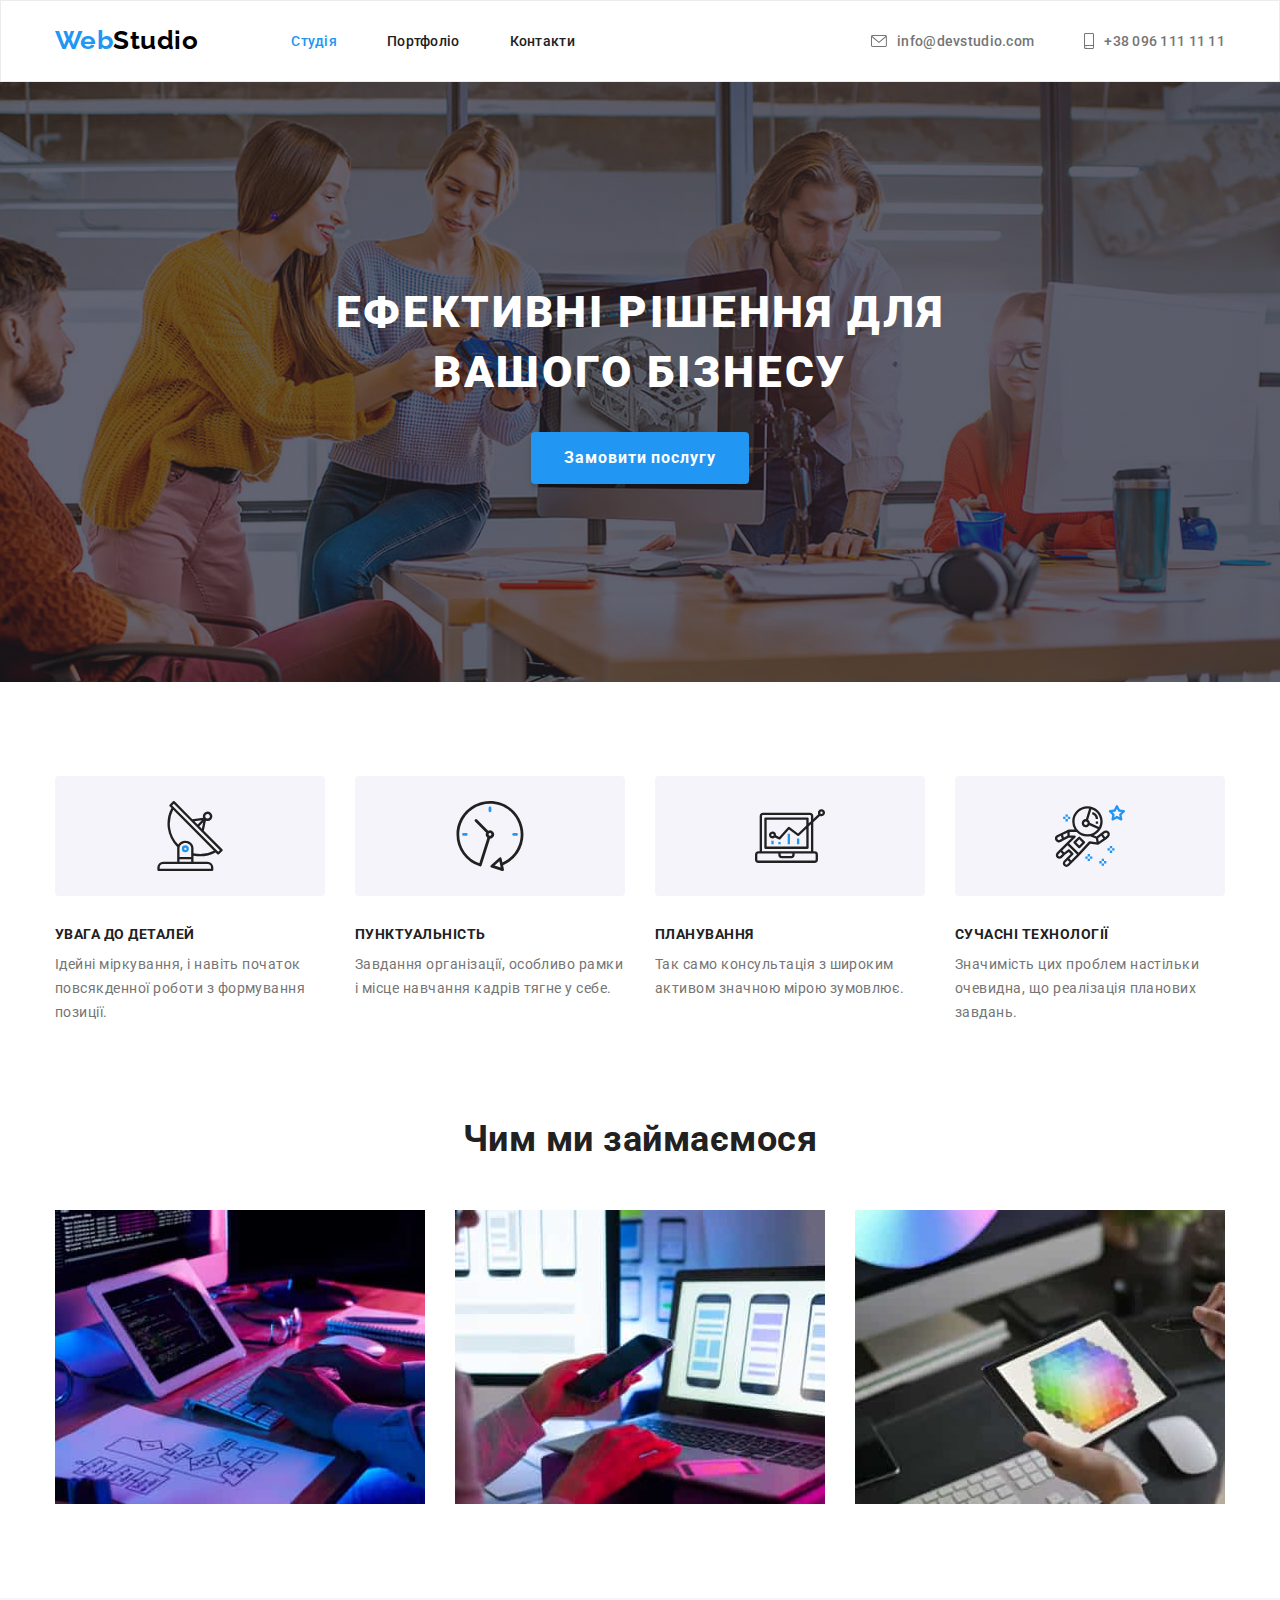
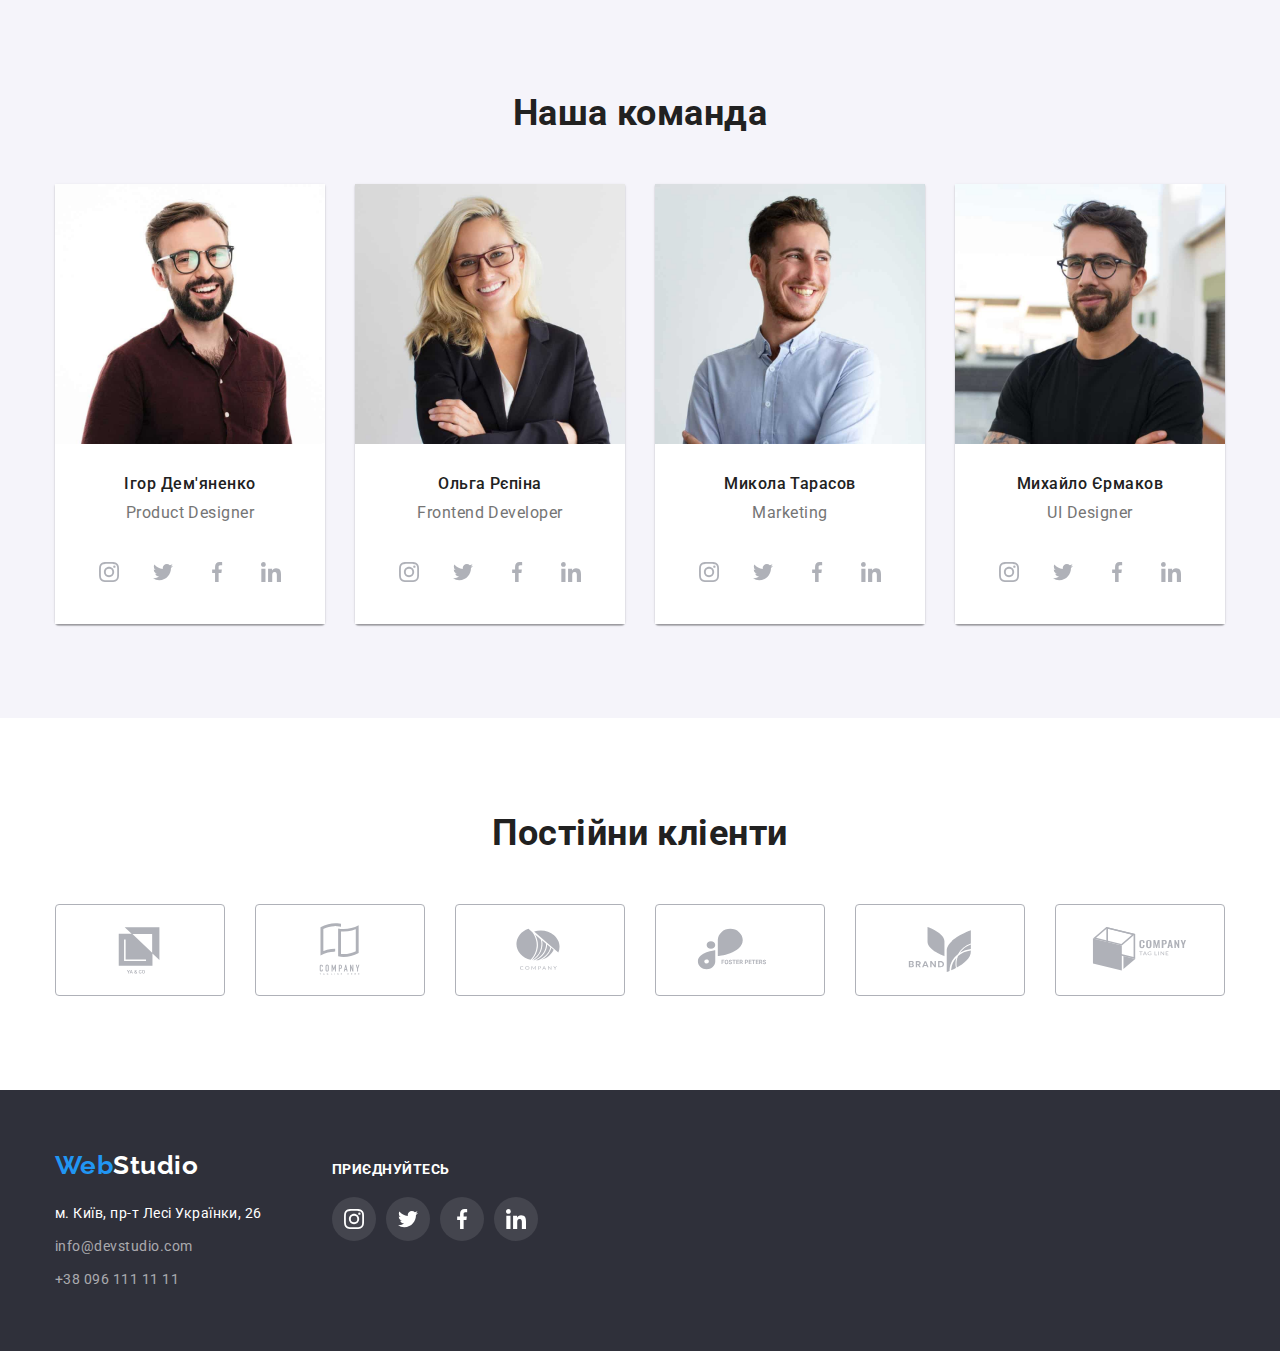
==== index.html @ b8a4d385 "new commit" ====
<!DOCTYPE html>
<html lang="uk">
  <head>
    <meta charset="UTF-8" />
    <meta http-equiv="X-UA-Compatible" content="IE=edge" />
    <meta name="viewport" content="width=device-width, initial-scale=1.0" />
    <title>Document</title>
    <link
      href="https://fonts.googleapis.com/css2?family=Raleway:ital,wght@0,700;1,700&family=Roboto:ital,wght@0,400;0,500;0,700;0,900;1,400;1,500;1,700;1,900&display=swap"
      rel="stylesheet"
    />
    <link
      rel="stylesheet"
      href="https://cdnjs.cloudflare.com/ajax/libs/modern-normalize/1.1.0/modern-normalize.min.css"
    />
    <link rel="stylesheet" href="./css/styles.css" />
  </head>
  <body class="page">
    <!--Шапка-->
    <header class="header"
      ><div class="container main-head">
        <nav class="nav main-head">
          <a class="logo link" href="./index.html">Web<span class="logo-color">Studio</span></a>
          <ul class="nav-list list">
            <li class="nav-item"
              ><a class="nav-link current link" href="./index.html">Студія</a></li
            >
            <li class="nav-item"
              ><a class="nav-link link" href="./portfolio.html"> Портфоліо</a></li
            >
            <li class="nav-item"><a class="nav-link link" href="#contacts">Контакти</a></li>
          </ul>
        </nav>
        <ul class="contact-list list">
          <li class="contact-list-item"
            ><a class="contact-link link" href="mailto:info@devstudio.com">
              <svg class="contact-box-img" width="16" height="12">
                <use href="./images/icons.svg#envelope"></use>
              </svg>
              info@devstudio.com</a
            ></li
          >
          <li class="contact-list-item"
            ><a class="contact-link link" href="tel:+380961111111">
              <svg class="contact-box-img" width="10" height="16">
                <use href="./images/icons.svg#smartphone"></use>
              </svg>
              +38 096 111 11 11</a
            ></li
          >
        </ul></div
      >
    </header>
    <!--Основна інформація-->
    <main>
      <!--Hero section-->
      <section class="hero-section"
        ><div class="container">
          <h1 class="hero-title">Ефективні рішення для вашого бізнесу</h1>
          <button class="button primary" type="button">Замовити послугу</button></div
        >
      </section>
      <section class="benefits section"
        ><div class="container">
          <!--Our benefits-->
          <h2 class="section-title visually-hidden">Наші особливості</h2>
          <ul class="benefits-list list">
            <li class="benefits-list-item">
              <div class="benefits-box">
                <svg class="benefits-box-img">
                  <use href="./images/icons.svg#antenna"></use>
                </svg>
              </div>
              <h3 class="benefits-title">УВАГА ДО ДЕТАЛЕЙ</h3>
              <p class="benefits-desc"
                >Ідейні міркування, і навіть початок повсякденної роботи з формування позиції.</p
              >
            </li>
            <li class="benefits-list-item"
              ><div class="benefits-box">
                <svg class="benefits-box-img">
                  <use href="./images/icons.svg#clock"></use>
                </svg>
              </div>
              <h3 class="benefits-title">ПУНКТУАЛЬНІСТЬ</h3>
              <p class="benefits-desc"
                >Завдання організації, особливо рамки і місце навчання кадрів тягне у себе.</p
              >
            </li>
            <li class="benefits-list-item">
              <div class="benefits-box">
                <svg class="benefits-box-img">
                  <use href="./images/icons.svg#diagram"></use>
                </svg>
              </div>
              <h3 class="benefits-title">ПЛАНУВАННЯ</h3>
              <p class="benefits-desc"
                >Так само консультація з широким активом значною мірою зумовлює.</p
              >
            </li>
            <li class="benefits-list-item"
              ><div class="benefits-box">
                <svg class="benefits-box-img">
                  <use href="./images/icons.svg#astronaut"></use>
                </svg>
              </div>
              <h3 class="benefits-title">СУЧАСНІ ТЕХНОЛОГІЇ</h3>
              <p class="benefits-desc"
                >Значимість цих проблем настільки очевидна, що реалізація планових завдань.</p
              >
            </li>
          </ul></div
        >
      </section>
      <!-- Чим ми займаємося -->
      <section class="work-section section"
        ><div class="container">
          <h2 class="work-title">Чим ми займаємося</h2>
          <ul class="work-list list">
            <li class="list-item"
              ><img
                class="work-img"
                src="./images/img1.jpg"
                alt="Программують за допомогю планшета та компьютера"
                width="370"
                height="294"
            /></li>
            <li class="list-item"
              ><img
                class="work-img"
                src="./images/img2.jpg"
                alt="Ноутбук з мобильною версією сайту, у руках телефон"
                width="370"
                height="294"
            /></li>
            <li class="list-item"
              ><img
                class="work-img"
                src="./images/img3.jpg"
                alt="Планшет у руках, на якому кольорова палітра"
                width="370"
                height="294"
            /></li> </ul
        ></div>
      </section>
      <!-- Наша комманда -->
      <section class="team-section section"
        ><div class="container">
          <h2 class="team-title">Наша команда</h2>
          <ul class="team-list list">
            <li class="list-item team-item"
              ><img
                class="team-img"
                src="./images/images-kommanda/img1.jpg"
                alt="Ігор Дем'яненко"
                width="270"
                height="260" /><div class="team-box"
                ><h3 class="team-name">Ігор Дем'яненко</h3
                ><p class="team-desc" lang="en">Product Designer</p>
                <ul class="socials-list">
                  <li class="socials-item">
                    <a
                      class="socials-link"
                      href="https://www.instagram.com/"
                      target="_blank"
                      rel="noopener noreferrer"
                      aria-label="Instagram"
                    >
                      <svg class="socials-icon">
                        <use href="./images/icons.svg#instagram"></use>
                      </svg> </a
                  ></li>
                  <li class="socials-item">
                    <a
                      class="socials-link"
                      href="https://twitter.com/"
                      target="_blank"
                      rel="noopener noreferrer"
                      aria-label="Twitter"
                      ><svg class="socials-icon">
                        <use href="./images/icons.svg#twitter"></use></svg></a
                  ></li>
                  <li class="socials-item">
                    <a
                      class="socials-link"
                      href="https://www.facebook.com/"
                      target="_blank"
                      rel="noopener noreferrer"
                      aria-label="Facebook"
                      ><svg class="socials-icon">
                        <use href="./images/icons.svg#facebook"></use></svg></a
                  ></li>
                  <li class="socials-item">
                    <a
                      class="socials-link"
                      href="https://www.linkedin.com"
                      target="_blank"
                      rel="noopener noreferrer"
                      aria-label="LinkedIn"
                      ><svg class="socials-icon">
                        <use href="./images/icons.svg#linkedin"></use></svg></a
                  ></li> </ul></div
            ></li>
            <li class="list-item team-item"
              ><img
                class="team-img"
                src="./images/images-kommanda/img2.jpg"
                alt="Ольга Рєпіна"
                width="270"
                height="260" /><div class="team-box"
                ><h3 class="team-name">Ольга Рєпіна</h3
                ><p class="team-desc" lang="en">Frontend Developer</p
                ><ul class="socials-list">
                  <li class="socials-item">
                    <a
                      class="socials-link"
                      href="https://www.instagram.com/"
                      target="_blank"
                      rel="noopener noreferrer"
                      aria-label="Instagram"
                    >
                      <svg class="socials-icon">
                        <use href="./images/icons.svg#instagram"></use>
                      </svg> </a
                  ></li>
                  <li class="socials-item">
                    <a
                      class="socials-link"
                      href="https://twitter.com/"
                      target="_blank"
                      rel="noopener noreferrer"
                      aria-label="Twitter"
                      ><svg class="socials-icon">
                        <use href="./images/icons.svg#twitter"></use></svg></a
                  ></li>
                  <li class="socials-item">
                    <a
                      class="socials-link"
                      href="https://www.facebook.com/"
                      target="_blank"
                      rel="noopener noreferrer"
                      aria-label="Facebook"
                      ><svg class="socials-icon">
                        <use href="./images/icons.svg#facebook"></use></svg></a
                  ></li>
                  <li class="socials-item">
                    <a
                      class="socials-link"
                      href="https://www.linkedin.com"
                      target="_blank"
                      rel="noopener noreferrer"
                      aria-label="LinkedIn"
                      ><svg class="socials-icon">
                        <use href="./images/icons.svg#linkedin"></use></svg></a
                  ></li> </ul></div
            ></li>
            <li class="list-item team-item"
              ><img
                class="team-img"
                src="./images/images-kommanda/img3.jpg"
                alt="Микола Тарасов"
                width="270"
                height="260" /><div class="team-box"
                ><h3 class="team-name">Микола Тарасов</h3
                ><p class="team-desc" lang="en">Marketing</p
                ><ul class="socials-list">
                  <li class="socials-item">
                    <a
                      class="socials-link"
                      href="https://www.instagram.com/"
                      target="_blank"
                      rel="noopener noreferrer"
                      aria-label="Instagram"
                    >
                      <svg class="socials-icon">
                        <use href="./images/icons.svg#instagram"></use>
                      </svg> </a
                  ></li>
                  <li class="socials-item">
                    <a
                      class="socials-link"
                      href="https://twitter.com/"
                      target="_blank"
                      rel="noopener noreferrer"
                      aria-label="Twitter"
                      ><svg class="socials-icon">
                        <use href="./images/icons.svg#twitter"></use></svg></a
                  ></li>
                  <li class="socials-item">
                    <a
                      class="socials-link"
                      href="https://www.facebook.com/"
                      target="_blank"
                      rel="noopener noreferrer"
                      aria-label="Facebook"
                      ><svg class="socials-icon">
                        <use href="./images/icons.svg#facebook"></use></svg></a
                  ></li>
                  <li class="socials-item">
                    <a
                      class="socials-link"
                      href="https://www.linkedin.com"
                      target="_blank"
                      rel="noopener noreferrer"
                      aria-label="LinkedIn"
                      ><svg class="socials-icon">
                        <use href="./images/icons.svg#linkedin"></use></svg></a
                  ></li> </ul></div
            ></li>
            <li class="list-item team-item"
              ><img
                class="team-img"
                src="./images/images-kommanda/img4.jpg"
                alt="Михайло Єрмаков"
                width="270"
                height="260" /><div class="team-box"
                ><h3 class="team-name">Михайло Єрмаков</h3
                ><p class="team-desc" lang="en">UI Designer</p
                ><ul class="socials-list">
                  <li class="socials-item">
                    <a
                      class="socials-link"
                      href="https://www.instagram.com/"
                      target="_blank"
                      rel="noopener noreferrer"
                      aria-label="Instagram"
                    >
                      <svg class="socials-icon">
                        <use href="./images/icons.svg#instagram"></use>
                      </svg> </a
                  ></li>
                  <li class="socials-item">
                    <a
                      class="socials-link"
                      href="https://twitter.com/"
                      target="_blank"
                      rel="noopener noreferrer"
                      aria-label="Twitter"
                      ><svg class="socials-icon">
                        <use href="./images/icons.svg#twitter"></use></svg></a
                  ></li>
                  <li class="socials-item">
                    <a
                      class="socials-link"
                      href="https://www.facebook.com/"
                      target="_blank"
                      rel="noopener noreferrer"
                      aria-label="Facebook"
                      ><svg class="socials-icon">
                        <use href="./images/icons.svg#facebook"></use></svg></a
                  ></li>
                  <li class="socials-item">
                    <a
                      class="socials-link"
                      href="https://www.linkedin.com"
                      target="_blank"
                      rel="noopener noreferrer"
                      aria-label="LinkedIn"
                      ><svg class="socials-icon">
                        <use href="./images/icons.svg#linkedin"></use></svg></a
                  ></li> </ul></div
            ></li> </ul
        ></div>
      </section>
      <!-- Clients -->
      <section class="section"
        ><div class="conteiner">
          <h2 class="clients-title">Постійни кліенти</h2>
          <ul class="clients-list">
            <li class="clients-item"
              ><a
                class="clients-link"
                href=""
                target="_blank"
                rel="noopener noreferrer"
                aria-label=""
                ><svg class="clients-icon">
                  <use href="./images/icons.svg#Logo1"></use></svg></a
            ></li>
            <li class="clients-item"
              ><a
                class="clients-link"
                href=""
                target="_blank"
                rel="noopener noreferrer"
                aria-label=""
                ><svg class="clients-icon">
                  <use href="./images/icons.svg#Logo2"></use></svg></a
            ></li>
            <li class="clients-item"
              ><a
                class="clients-link"
                href=""
                target="_blank"
                rel="noopener noreferrer"
                aria-label=""
                ><svg class="clients-icon">
                  <use href="./images/icons.svg#Logo3"></use></svg></a
            ></li>
            <li class="clients-item"
              ><a
                class="clients-link"
                href=""
                target="_blank"
                rel="noopener noreferrer"
                aria-label=""
                ><svg class="clients-icon">
                  <use href="./images/icons.svg#Logo4"></use></svg></a
            ></li>
            <li class="clients-item"
              ><a
                class="clients-link"
                href=""
                target="_blank"
                rel="noopener noreferrer"
                aria-label=""
                ><svg class="clients-icon">
                  <use href="./images/icons.svg#Logo5"></use></svg></a
            ></li>
            <li class="clients-item"
              ><a
                class="clients-link"
                href=""
                target="_blank"
                rel="noopener noreferrer"
                aria-label=""
                ><svg class="clients-icon">
                  <use href="./images/icons.svg#Logo6"></use></svg></a
            ></li>
          </ul> </div
      ></section>
    </main>
    <!--Підвал-->
    <footer>
      <div class="container footer-conteiner">
        <div class="footer-item"
          ><a class="logo-bottom link" href="./index.html"
            >Web<span class="footer-logo-color">Studio</span></a
          >
          <address class="contact-adress" id="contacts">
            <ul class="contact-adress-list list"
              ><li class="adress-item">
                <a
                  class="adress-link link"
                  href="https://goo.gl/maps/P9MRE7Qx5uQHdHFFA"
                  target="_blank"
                  rel="noopener noreferrer"
                  >м. Київ, пр-т Лесі Українки, 26</a
                ></li
              >
              <li class="contact-adress-item"
                ><a class="contact-adress-link link" href="mailto:info@devstudio.com"
                  >info@devstudio.com</a
                ></li
              >
              <li class="contact-adress-item"
                ><a class="contact-adress-link link" href="tel:+380961111111"
                  >+38 096 111 11 11</a
                ></li
              >
            </ul>
          </address>
        </div>
        <div class="footer-item">
          <h3 class="socials-title">Приєднуйтесь</h3>
          <ul class="socials-list">
            <li class="socials-item">
              <a
                class="socials-link socials-link-dark"
                href="https://www.instagram.com/"
                target="_blank"
                rel="noopener noreferrer"
                aria-label="Instagram"
              >
                <svg class="socials-icon socials-icon-dark">
                  <use href="./images/icons.svg#instagram"></use>
                </svg> </a
            ></li>
            <li class="socials-item">
              <a
                class="socials-link socials-link-dark"
                href="https://twitter.com/"
                target="_blank"
                rel="noopener noreferrer"
                aria-label="Twitter"
                ><svg class="socials-icon socials-icon-dark">
                  <use href="./images/icons.svg#twitter"></use></svg></a
            ></li>
            <li class="socials-item">
              <a
                class="socials-link socials-link-dark"
                href="https://www.facebook.com/"
                target="_blank"
                rel="noopener noreferrer"
                aria-label="Facebook"
                ><svg class="socials-icon socials-icon-dark">
                  <use href="./images/icons.svg#facebook"></use></svg></a
            ></li>
            <li class="socials-item">
              <a
                class="socials-link socials-link-dark"
                href="https://www.linkedin.com"
                target="_blank"
                rel="noopener noreferrer"
                aria-label="LinkedIn"
                ><svg class="socials-icon socials-icon-dark">
                  <use href="./images/icons.svg#linkedin"></use></svg></a
            ></li>
          </ul>
        </div>
      </div>
    </footer>
  </body>
</html>
---- css/styles.css ----
body {
  background-color: #ffffff;
  color: #757575;
  font-style: normal;
  font-family: Roboto, sans-serif;
  letter-spacing: 0.03em;
}
:root {
  --primery-text-color: #757575;
  --primery-accent-color: #2196f3;
  --primery-title-color: #212121;
  --primery-white-color: #ffffff;
  --logo-link-color: #afb1b8;
}
/* reset */
h1,
h2,
h3,
h4,
h5,
h6,
p {
  margin: 0;
}
img {
  display: block;
  max-width: 100%;
  height: auto;
}
.list {
  list-style: none;
  margin: 0;
  padding: 0;
}
.link {
  text-decoration: none;
  color: currentColor;
}
.visually-hidden {
  position: absolute;
  width: 1px;
  height: 1px;
  margin: -1px;
  border: 0;
  padding: 0;
  white-space: nowrap;
  clip-path: inset(100%);
  clip: rect(0 0 0 0);
  overflow: hidden;
}
.section {
  padding-top: 94px;
  padding-bottom: 94px;
}
.container {
  width: 1200px;
  padding-left: 15px;
  padding-right: 15px;
  margin-left: auto;
  margin-right: auto;
}
/* LOGO */
.logo {
  color: var(--primery-accent-color);
  font-family: 'Raleway';
  font-weight: 700;
  font-size: 26px;
  line-height: calc(31 / 26);
}
.logo-color {
  color: #000000;
}
/* NAVIGATION */
.header {
  border: 1px solid #ececec;
}
.nav-list {
  display: flex;
  margin-left: 93px;
}
/* .nav-list .nav-item + .nav-item {
  margin-left: 50px;
} */
.nav-list .nav-item:not(:last-child) {
  margin-right: 50px;
}
.nav-link {
  display: block;
  padding-top: 32px;
  padding-bottom: 32px;

  color: var(--primery-title-color);
  font-weight: 500;
  font-size: 14px;
  line-height: calc(16 / 14);
  letter-spacing: 0.02em;
}
.nav-link:hover,
.nav-link:focus {
  color: var(--primery-accent-color);
}
.nav-link.current {
  color: var(--primery-accent-color);
}
/* Contacts */
.logo {
  display: block;
  padding-top: 24px;
  padding-bottom: 25px;
}
.contact-box-img {
  fill: currentColor;
}
.contact-link {
  display: flex;
  padding-top: 32px;
  padding-bottom: 32px;
  gap: 10px;
  align-items: center;

  color: var(--primery-text-color);
  font-weight: 500;
  font-size: 14px;
  line-height: calc(16 / 14);
  letter-spacing: 0.02em;
}
.contact-link:hover,
.contact-link:focus {
  color: var(--primery-accent-color);
}
.contact-list {
  display: flex;
  margin-left: auto;
}
.contact-list .contact-list-item + .contact-list-item {
  margin-left: 50px;
}
.main-head {
  display: flex;
  align-items: center;
}
/* Hero section */
.hero-section {
  height: 600px;
  max-width: 1600px;
  margin-left: auto;
  margin-right: auto;
  background-color: #c4c4c4;
  background-image: linear-gradient(to right, rgba(47, 48, 58, 0.4), rgba(47, 48, 58, 0.5)),
    url('../images/Heroimg.jpg');
  background-repeat: no-repeat;
  background-position: center;
  background-size: cover;
  padding-bottom: 200px;
  padding-top: 200px;
  margin-top: 0;
  margin-bottom: 0;
}
.hero-title {
  margin-top: 0;
  margin-left: auto;
  margin-right: auto;
  margin-bottom: 30px;

  color: #ffffff;
  font-weight: 900;
  font-size: 44px;
  line-height: calc(60 / 44);
  letter-spacing: 0.06em;
  text-transform: uppercase;
  text-align: center;
  width: 696px;
}
/* Кнопки */
.button {
  border-radius: 4px;
  border: 1px solid transparent;
  text-align: center;
  cursor: pointer;
  font-family: inherit;
  font-size: 16px;
}
.button.primary {
  display: block;
  margin-left: auto;
  margin-right: auto;
  color: var(--primery-white-color);
  background-color: var(--primery-accent-color);
  box-shadow: 0px 4px 4px rgba(0, 0, 0, 0.15);
  font-weight: 700;
  line-height: calc(30 / 16);
  letter-spacing: 0.06em;
  padding: 10px 32px;
  min-width: 216px;
}
.button.primary:hover,
.button.primary:focus,
.button.primary:active {
  color: var(--primery-title-color);
  background: #f5f4fa;
}
.button.secondary {
  padding: 6px 22px;
  color: var(--primery-title-color);
  background: #f5f4fa;
  font-weight: 500;
  line-height: calc(26 / 16);
  letter-spacing: 0.03em;
}

.filter-list-item.first-btn {
  padding: 6px 30px;
}

.button.secondary:hover,
.button.secondary:focus,
.button.secondary:active {
  color: var(--primery-white-color);
  background-color: var(--primery-accent-color);
  box-shadow: 0px 3px 1px rgba(0, 0, 0, 0.1), 0px 1px 2px rgba(0, 0, 0, 0.08),
    0px 2px 2px rgba(0, 0, 0, 0.12);
}

/* Our benefits */
.benefits-list {
  display: flex;
  align-items: center;
  align-items: flex-start;
}
.benefits-box {
  display: flex;
  justify-content: center;
  align-items: center;
  margin-bottom: 30px;
  height: 120px;
  background: #f5f4fa;
  border-radius: 4px;
}
.benefits-box-img {
  width: 70px;
  height: 70px;
}
.benefits-title {
  margin-bottom: 10px;
  color: var(--primery-title-color);
  font-size: 14px;
  line-height: calc(16 / 14);
  text-transform: uppercase;
}
.benefits-desc {
  font-size: 14px;
  line-height: calc(24 / 14);
}
.benefits-list-item {
  width: 270px;
}
.benefits-list .benefits-list-item:not(:last-child) {
  margin-right: 30px;
}
/* Work section */
.work-section {
  padding-top: 0;
}
.work-title {
  margin-bottom: 50px;

  color: var(--primery-title-color);
  font-size: 36px;
  line-height: calc(42 / 36);
  text-align: center;
}
.work-list {
  display: flex;
}
.work-list .list-item + .list-item {
  margin-left: 30px;
  align-items: center;
}
/* Наша команда */
.team-title {
  margin-bottom: 50px;

  color: var(--primery-title-color);
  font-size: 36px;
  line-height: calc(42 / 36);
  text-align: center;
}
.team-box {
  background-color: var(--primery-white-color);
  padding-top: 30px;
  padding-bottom: 30px;
}
.team-item {
  box-shadow: 0px 1px 3px rgba(0, 0, 0, 0.12), 0px 1px 1px rgba(0, 0, 0, 0.14),
    0px 2px 1px rgba(0, 0, 0, 0.2);
  border-radius: 0px 0px 4px 4px;
}
.team-name {
  margin-bottom: 10px;

  color: var(--primery-title-color);
  font-weight: 500;
  font-size: 16px;
  line-height: calc(19 / 16);
  text-align: center;
}
.team-desc {
  line-height: calc(19 / 16);
  text-align: center;
  margin-bottom: 28px;
}
.team-section {
  background: #f5f4fa;
}
.team-list {
  display: flex;
}
.team-list .list-item + .list-item {
  margin-left: 30px;
  align-items: center;
}
/* Team Socials */
.socials-list {
  list-style: none;
  display: flex;
  gap: 10px;
  justify-content: center;
  padding-left: 0;
  margin: 0;
}
.socials-link {
  display: flex;
  justify-content: center;
  align-items: center;

  width: 44px;
  height: 44px;
  background-color: var(--primery-white-color);
  border-radius: 50%;
}
.socials-icon {
  width: 20px;
  height: 20px;
  fill: var(--logo-link-color);
}
.socials-link:hover,
.socials-link:focus {
  background-color: var(--primery-accent-color);
}
.socials-link:hover .socials-icon,
.socials-link:focus .socials-icon {
  fill: var(--primery-white-color);
}
/* Clients */
.clients-title {
  margin-bottom: 50px;

  color: var(--primery-title-color);
  font-size: 36px;
  line-height: calc(42 / 36);
  text-align: center;
}
.clients-list {
  display: flex;
  margin: 0;
  padding-left: 0;
  justify-content: center;
  gap: 30px;
  list-style: none;
}
.clients-link {
  display: flex;
  justify-content: center;
  align-items: center;

  width: 170px;
  height: 92px;
  border: 1px solid var(--logo-link-color);
  border-radius: 4px;
}
.clients-icon {
  width: 106px;
  height: 60px;

  fill: var(--logo-link-color);
}
.clients-link:hover,
.clients-link:focus {
  border: 1px solid var(--primery-accent-color);
}
.clients-link:hover .clients-icon,
.clients-link:focus .clients-icon {
  fill: var(--primery-accent-color);
  cursor: pointer;
}
/* Portfolio */
.filter-list {
  margin-bottom: 34px;
}
.filter-list {
  display: flex;
  justify-content: center;
}
.filter-list .filter-list-item + .filter-list-item {
  margin-left: 8px;
}
.potfolio-title {
  margin-bottom: 4px;

  color: var(--primery-title-color);
  font-size: 18px;
  line-height: calc(36 / 18);
}
.potfolio-desc {
  line-height: calc(30 / 16);
}
.potfolio-list {
  display: flex;
  flex-wrap: wrap;
  gap: 30px;
}
.potfolio-list-item {
  flex-basis: calc((100% - 60px) / 3);
}
.potfolio-list-item:hover,
.potfolio-list-item:focus {
  box-shadow: 0px 1px 1px rgba(0, 0, 0, 0.12), 0px 4px 4px rgba(0, 0, 0, 0.06),
    1px 4px 6px rgba(0, 0, 0, 0.16);
}
.underimg {
  padding: 20px 24px;
  border-left: 1px solid #ececec;
  border-right: 1px solid #ececec;
  border-bottom: 1px solid #ececec;
}
/* Footer */
footer {
  padding-top: 60px;
  padding-bottom: 60px;
  background-color: #2f303a;
}
.footer-logo-color {
  color: var(--primery-white-color);
}
.logo-bottom {
  display: block;
  margin-bottom: 20px;

  color: var(--primery-accent-color);
  font-family: 'Raleway';
  font-weight: 700;
  font-size: 26px;
  line-height: calc(31 / 26);
}
.adress-link {
  color: var(--primery-white-color);
  font-style: normal;
  font-weight: 400;
  font-size: 14px;
  line-height: calc(24 / 14);
  text-decoration: none;
}
.adress-link:hover,
.adress-link:focus {
  color: var(--primery-accent-color);
}
.contact-adress-link {
  font-style: normal;
  font-weight: 400;
  font-size: 14px;
  line-height: calc(24 / 14);
  color: rgba(255, 255, 255, 0.6);
}
.contact-adress-link:hover,
.contact-adress-link:focus {
  color: var(--primery-accent-color);
}
.contact-adress-list > li {
  margin-bottom: 9px;
}
.contact-adress-list > li:last-child {
  margin-bottom: 0px;
}
.footer-conteiner {
  display: flex;
  align-items: baseline;
  list-style: none;
}
.footer-item:nth-child(2) {
  margin-left: 70px;
}
.socials-title {
  font-weight: 700;
  font-size: 14px;
  line-height: calc(16 / 14);
  text-transform: uppercase;
  color: var(--primery-white-color);
  margin-bottom: 20px;
}
.socials-link-dark {
  background-color: rgba(255, 255, 255, 0.1);
}
.socials-icon-dark {
  width: 20px;
  height: 20px;
  fill: var(--primery-white-color);
}
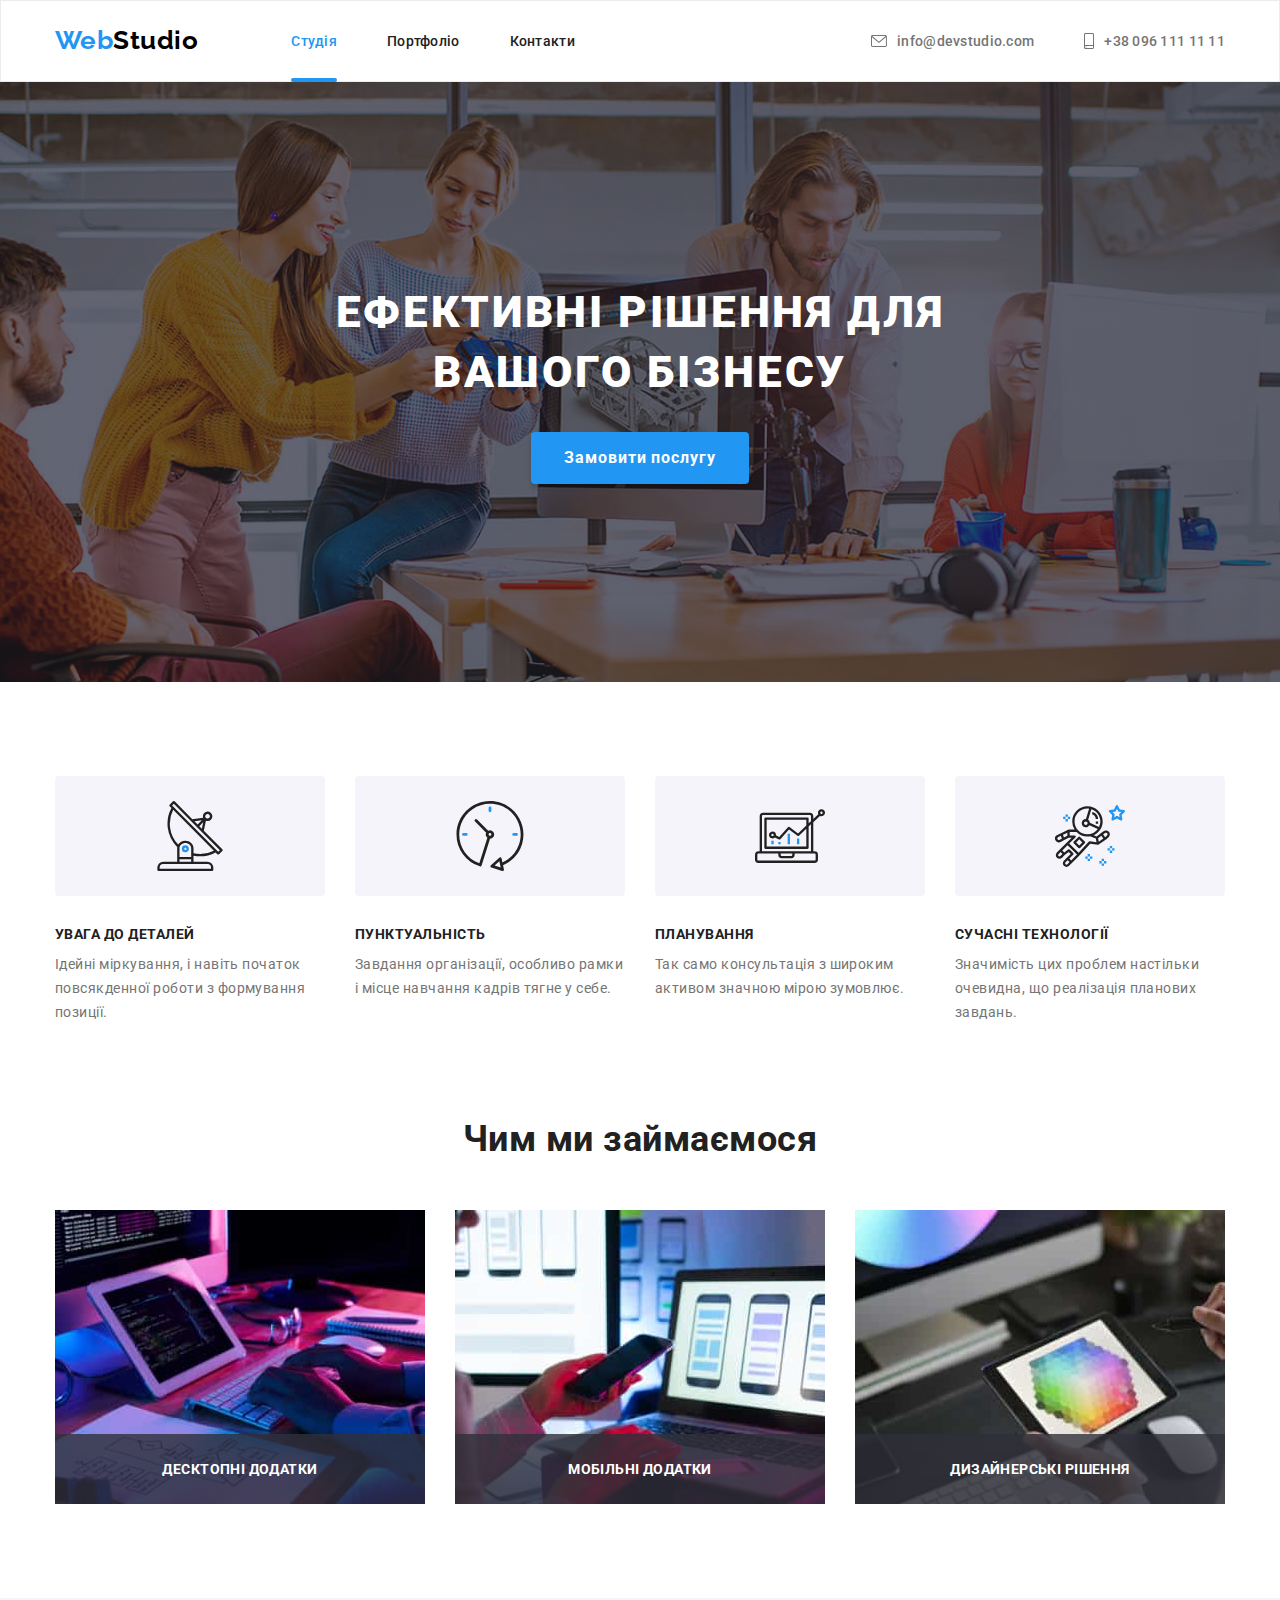
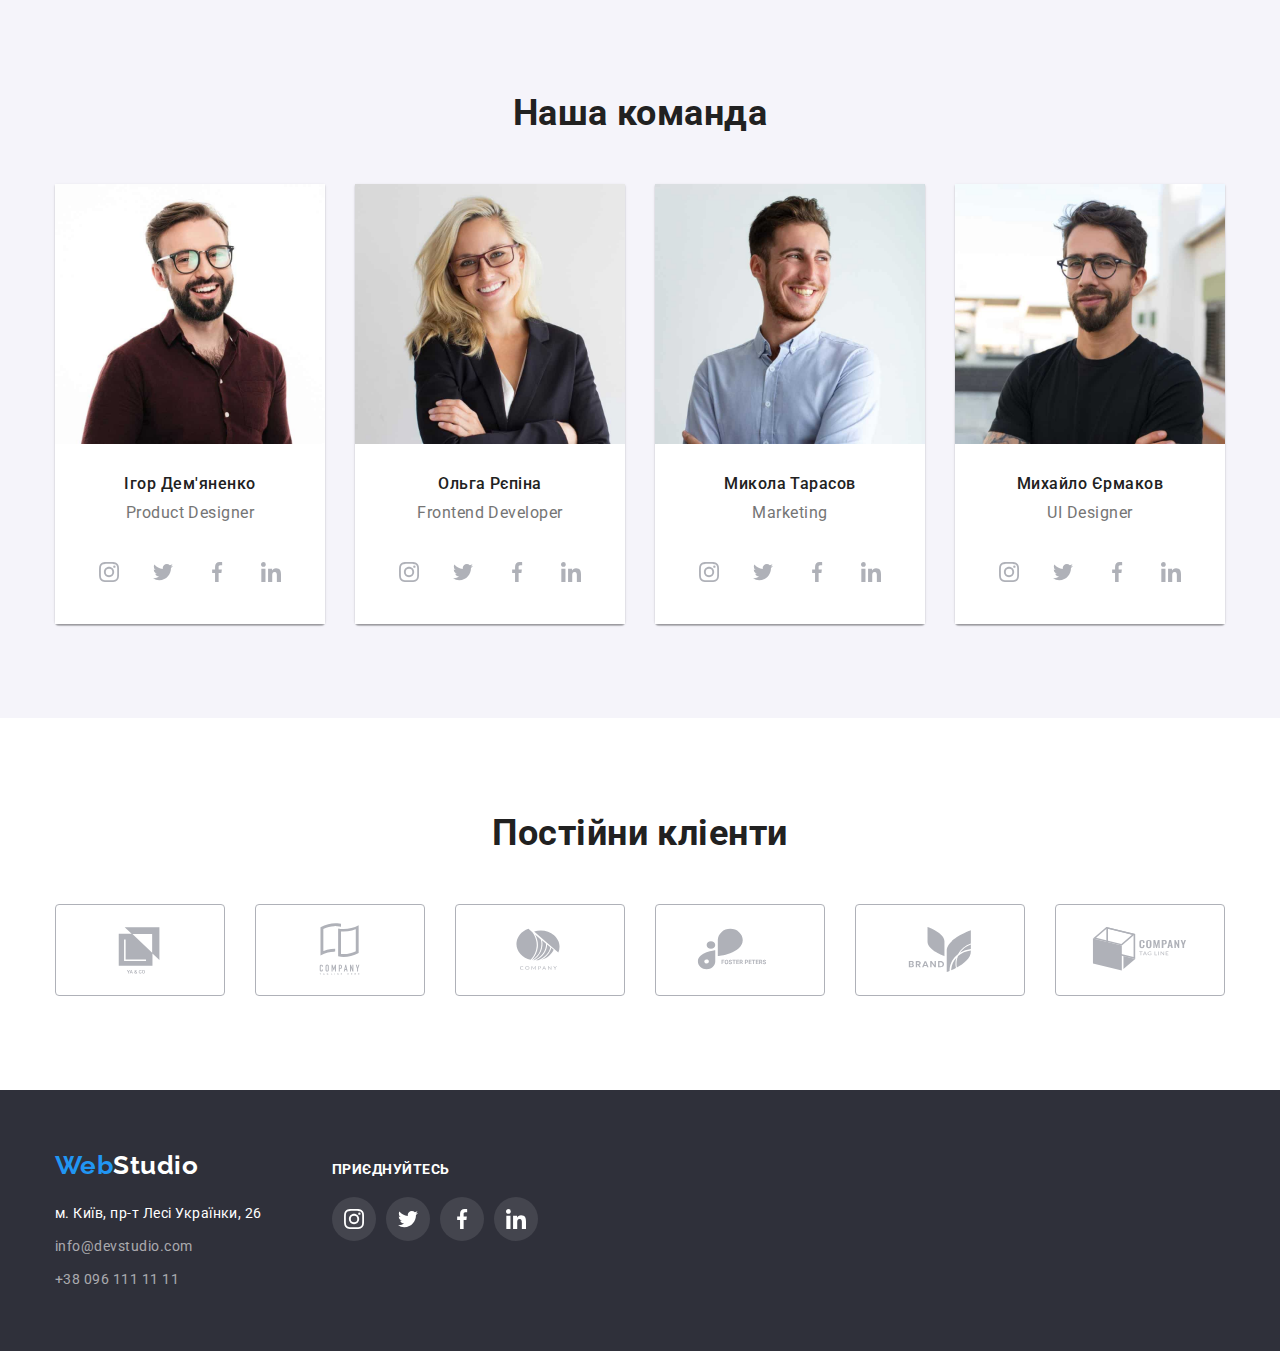
==== commit 34fdaaac: "new commit" ====
--- a/index.html
+++ b/index.html
@@ -117,30 +117,33 @@
         ><div class="container">
           <h2 class="work-title">Чим ми займаємося</h2>
           <ul class="work-list list">
-            <li class="list-item"
+            <li class="work-list-item"
               ><img
                 class="work-img"
                 src="./images/img1.jpg"
                 alt="Программують за допомогю планшета та компьютера"
                 width="370"
-                height="294"
-            /></li>
-            <li class="list-item"
+                height="294" />
+              <p class="work-img-desc">Десктопні додатки</p
+            ></li>
+            <li class="work-list-item"
               ><img
                 class="work-img"
                 src="./images/img2.jpg"
                 alt="Ноутбук з мобильною версією сайту, у руках телефон"
                 width="370"
                 height="294"
-            /></li>
-            <li class="list-item"
+            /><p class="work-img-desc">Мобільні додатки</p
+              ></li>
+            <li class="work-list-item"
               ><img
                 class="work-img"
                 src="./images/img3.jpg"
                 alt="Планшет у руках, на якому кольорова палітра"
                 width="370"
                 height="294"
-            /></li> </ul
+            /><p class="work-img-desc">Дизайнерські рішення</p
+              ></li></ul
         ></div>
       </section>
       <!-- Наша комманда -->
@@ -510,5 +513,6 @@
         </div>
       </div>
     </footer>
+    <script src="./js/modal.js"></script>
   </body>
 </html>
--- a/css/styles.css
+++ b/css/styles.css
@@ -85,6 +85,8 @@
   margin-right: 50px;
 }
 .nav-link {
+  position: relative;
+
   display: block;
   padding-top: 32px;
   padding-bottom: 32px;
@@ -102,6 +104,20 @@
 .nav-link.current {
   color: var(--primery-accent-color);
 }
+.current::after {
+  content: '';
+
+  position: absolute;
+  left: 0;
+  bottom: -1px;
+
+  display: block;
+  width: 100%;
+  height: 4px;
+  background-color: var(--primery-accent-color);
+  border-radius: 2px;
+}
+
 /* Contacts */
 .logo {
   display: block;
@@ -272,9 +288,42 @@
 .work-list {
   display: flex;
 }
-.work-list .list-item + .list-item {
+.work-list-item {
+  position: relative;
+}
+.work-list .work-list-item + .work-list-item {
   margin-left: 30px;
   align-items: center;
+}
+.work-list-item::before {
+  display: inline-block;
+  content: '';
+
+  position: absolute;
+  left: 0;
+  bottom: 0;
+
+  width: 100%;
+  height: 70px;
+  background-color: rgba(47, 48, 58, 0.8);
+}
+.work-img-desc {
+  display: inline-block;
+  content: '';
+
+  position: absolute;
+  bottom: 27px;
+  left: 50%;
+
+  transform: translate(-50%, 0);
+
+  font-weight: 700;
+  font-size: 14px;
+  line-height: 16px;
+  text-align: center;
+  letter-spacing: 0.03em;
+  text-transform: uppercase;
+  color: var(--primery-white-color);
 }
 /* Наша команда */
 .team-title {
@@ -432,6 +481,49 @@
   border-left: 1px solid #ececec;
   border-right: 1px solid #ececec;
   border-bottom: 1px solid #ececec;
+  width: 370px;
+  height: 111px;
+}
+.portfolio-img-box {
+  position: relative;
+  overflow: hidden;
+}
+
+.card-desc {
+  display: inline-block;
+  padding: 63px 24px;
+  content: '';
+
+  position: absolute;
+  top: 0;
+  left: 0;
+
+  width: 100%;
+  height: 100%;
+  color: var(--primery-white-color);
+  font-weight: 400;
+  font-size: 18px;
+  line-height: calc(28 / 18);
+  transform: translateY(100%);
+  transition: transform 250ms cubic-bezier(0.4, 0, 0.2, 1);
+}
+.portfolio-img-box::before {
+  display: inline-block;
+  content: '';
+
+  position: absolute;
+  top: 0;
+  left: 0;
+
+  width: 100%;
+  height: 100%;
+  background-color: rgba(33, 150, 243, 0.9);
+  transform: translateY(100%);
+  transition: transform 250ms cubic-bezier(0.4, 0, 0.2, 1);
+}
+.portfolio-link:hover .portfolio-img-box::before,
+.portfolio-link:hover .card-desc{
+  transform: translateY(0);
 }
 /* Footer */
 footer {
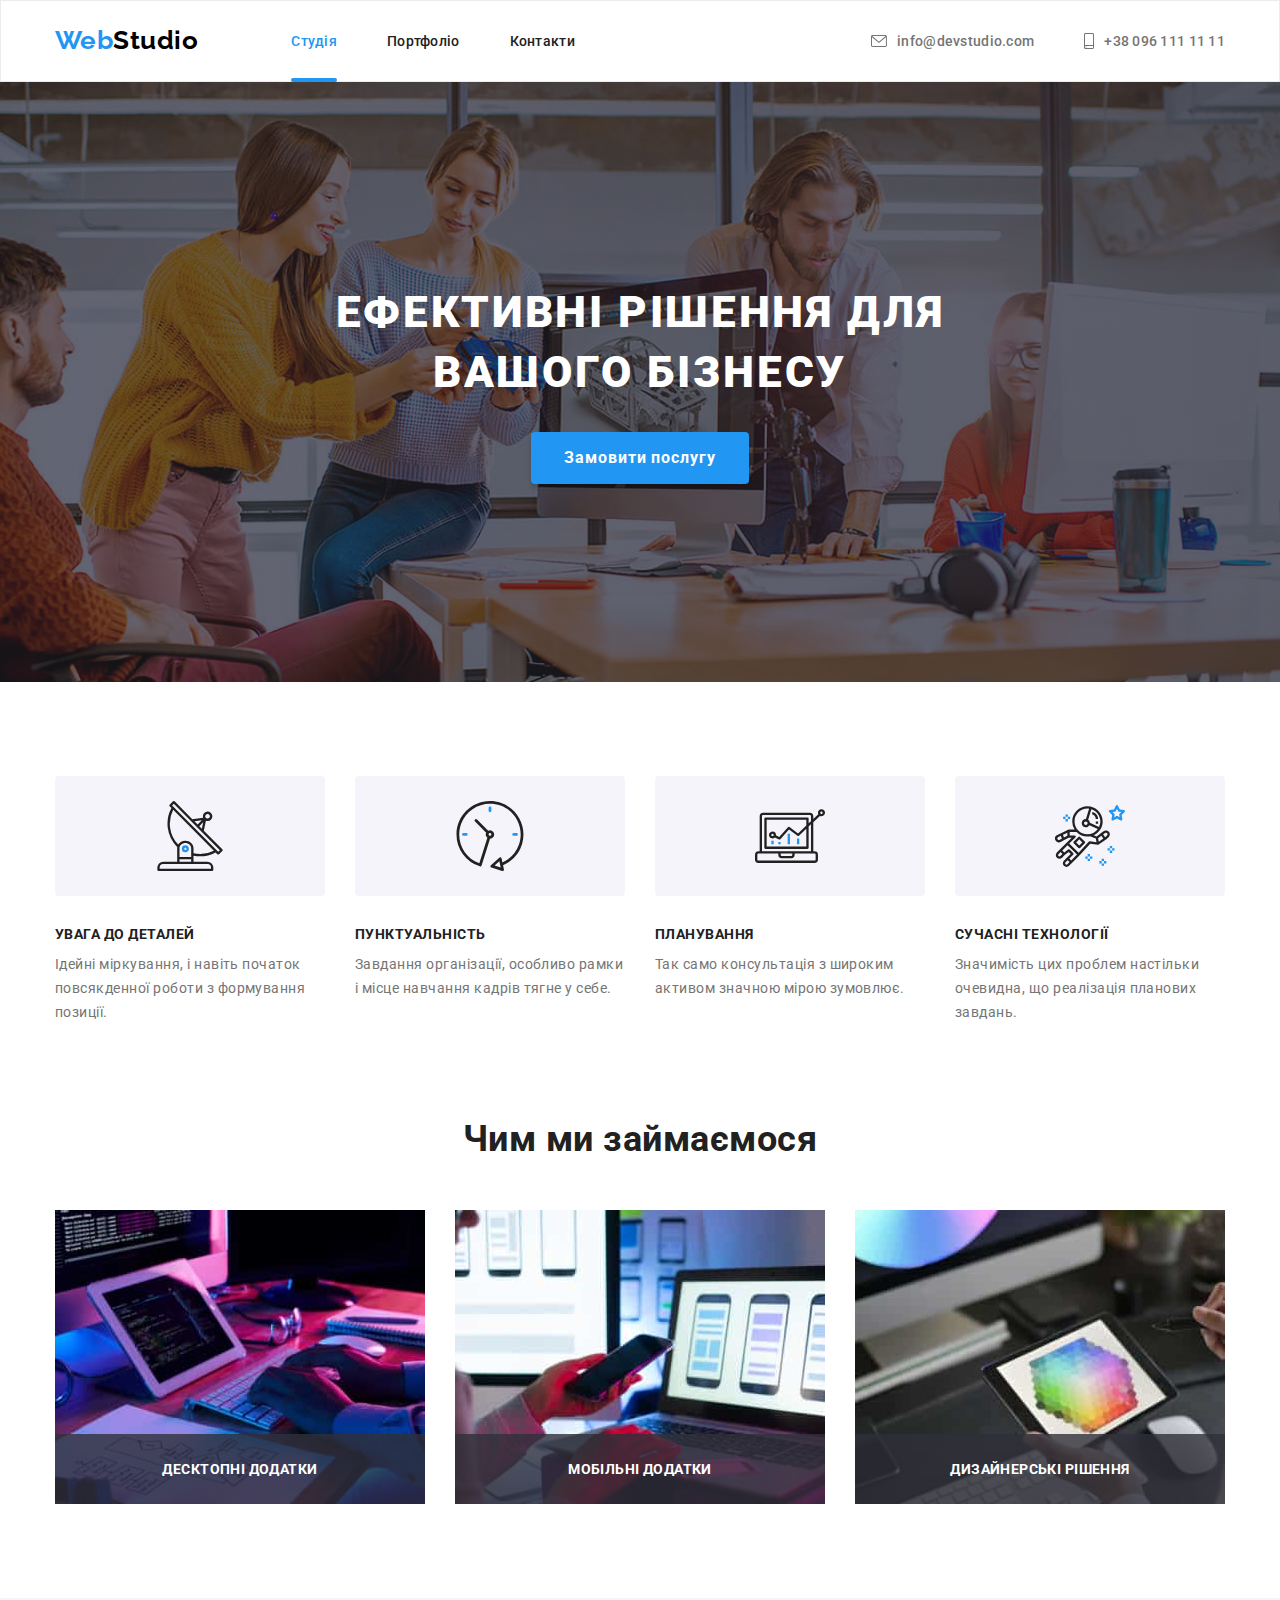
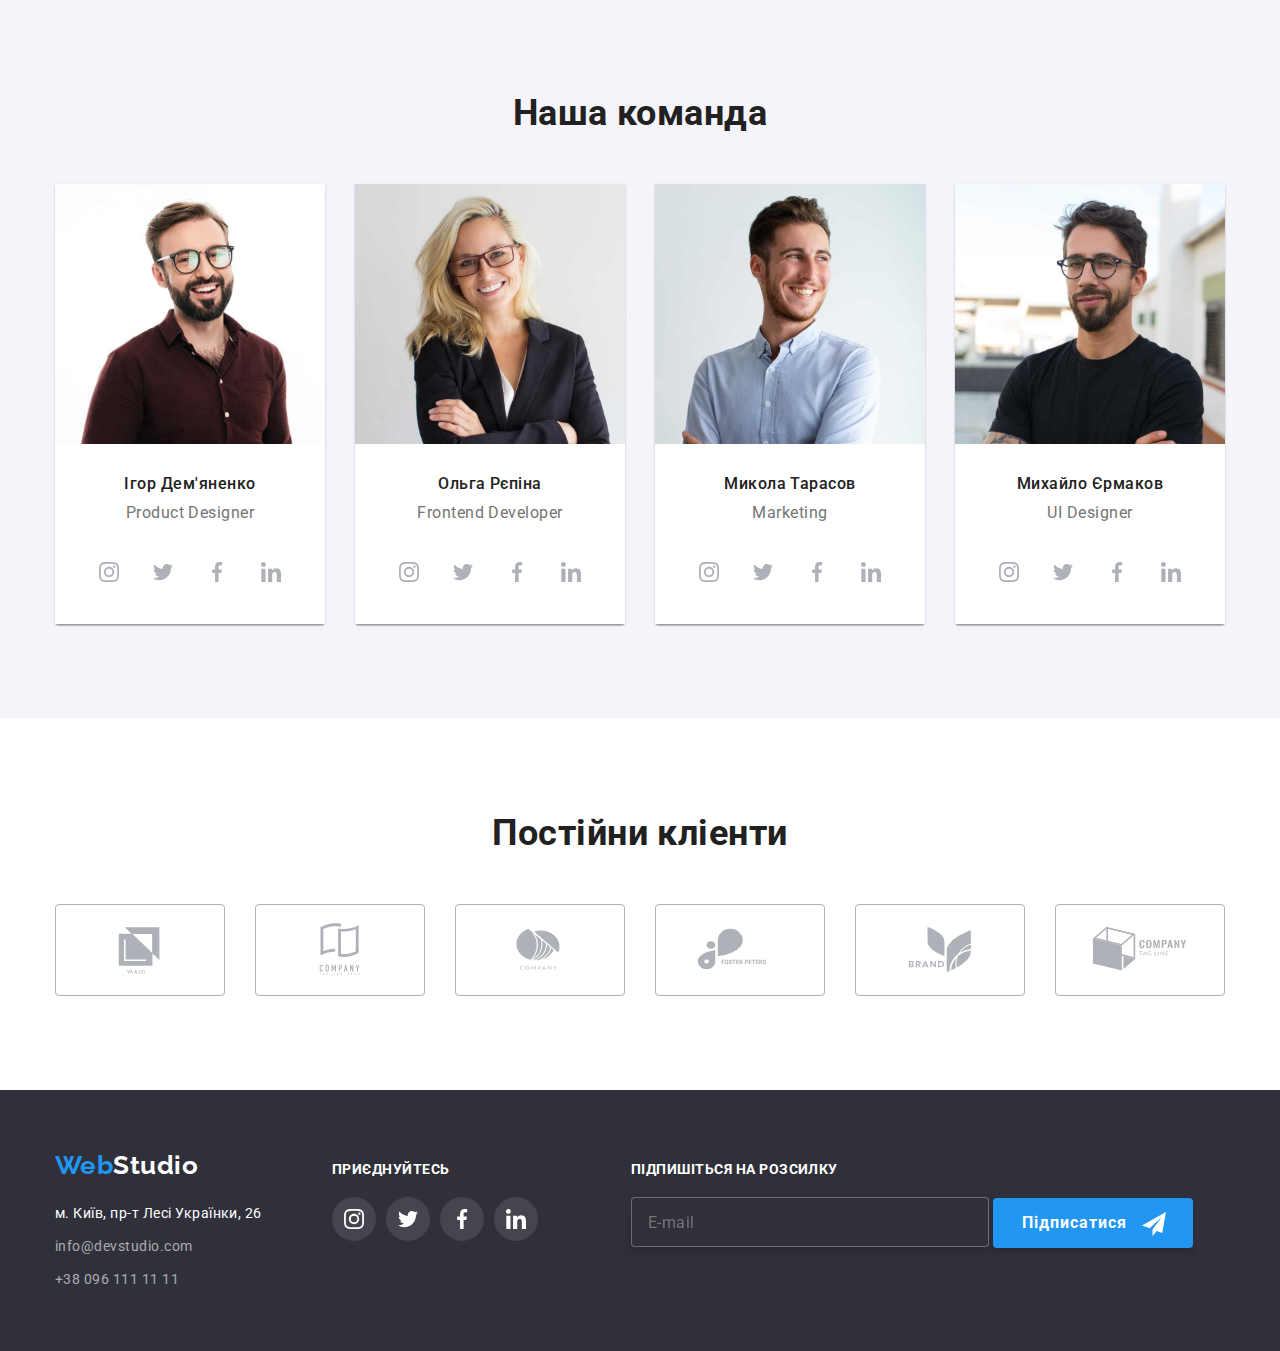
==== commit cea403af: "update" ====
--- a/index.html
+++ b/index.html
@@ -57,7 +57,9 @@
       <section class="hero-section"
         ><div class="container">
           <h1 class="hero-title">Ефективні рішення для вашого бізнесу</h1>
-          <button class="button primary" type="button">Замовити послугу</button></div
+          <button class="button primary" type="button" data-modal-open
+            >Замовити послугу</button
+          ></div
         >
       </section>
       <section class="benefits section"
@@ -123,9 +125,10 @@
                 src="./images/img1.jpg"
                 alt="Программують за допомогю планшета та компьютера"
                 width="370"
-                height="294" />
-              <p class="work-img-desc">Десктопні додатки</p
-            ></li>
+                height="294"
+              />
+              <p class="work-img-desc">Десктопні додатки</p></li
+            >
             <li class="work-list-item"
               ><img
                 class="work-img"
@@ -133,8 +136,8 @@
                 alt="Ноутбук з мобильною версією сайту, у руках телефон"
                 width="370"
                 height="294"
-            /><p class="work-img-desc">Мобільні додатки</p
-              ></li>
+              /><p class="work-img-desc">Мобільні додатки</p></li
+            >
             <li class="work-list-item"
               ><img
                 class="work-img"
@@ -142,9 +145,10 @@
                 alt="Планшет у руках, на якому кольорова палітра"
                 width="370"
                 height="294"
-            /><p class="work-img-desc">Дизайнерські рішення</p
-              ></li></ul
-        ></div>
+              /><p class="work-img-desc">Дизайнерські рішення</p></li
+            ></ul
+          ></div
+        >
       </section>
       <!-- Наша комманда -->
       <section class="team-section section"
@@ -367,7 +371,7 @@
       </section>
       <!-- Clients -->
       <section class="section"
-        ><div class="conteiner">
+        ><div class="container">
           <h2 class="clients-title">Постійни кліенти</h2>
           <ul class="clients-list">
             <li class="clients-item"
@@ -428,14 +432,12 @@
                 rel="noopener noreferrer"
                 aria-label=""
                 ><svg class="clients-icon">
-                  <use href="./images/icons.svg#Logo6"></use></svg></a
-            ></li>
-          </ul> </div
+                  <use href="./images/icons.svg#Logo6"></use></svg></a></li></ul></div
       ></section>
     </main>
     <!--Підвал-->
     <footer>
-      <div class="container footer-conteiner">
+      <div class="container footer-container">
         <div class="footer-item"
           ><a class="logo-bottom link" href="./index.html"
             >Web<span class="footer-logo-color">Studio</span></a
@@ -511,8 +513,101 @@
             ></li>
           </ul>
         </div>
+        <form class="subscribe-form">
+          <h3 class="socials-title">Підпишіться на розсилку</h3>
+          <label class="subscribe-form-label">
+            <input
+              class="subscribe-form-input"
+              type="email"
+              name="subscribe"
+              placeholder="E-mail"
+            />
+            <button class="subscribe-btn button" type="submit"
+              >Підписатися
+              <svg class="subscribe-icon" width="24" height="24">
+                <use href="./images/icons.svg#subscribe-icon"></use>
+              </svg>
+            </button>
+          </label>
+        </form>
       </div>
     </footer>
+    <div class="backdrop is-hidden" data-modal>
+      <div class="modal">
+        <button class="modal-close-btn" type="button" data-modal-close>
+          <svg class="modal-close-icon">
+            <use href="./images/icons.svg#close-icon"></use>
+          </svg>
+        </button>
+
+        <form class="callback-form">
+          <strong class="callback-title">Залиште свої дані, ми вам передзвонимо</strong>
+          <div class="callback-form-group" role="group">
+            <label class="callback-form-field">
+              <span class="callback-form-label">Ім'я</span>
+              <input
+                class="callback-form-input"
+                type="text"
+                name="Name"
+                required
+                minlength="3"
+                placeholder=""
+              />
+            </label>
+
+            <label class="callback-form-field">
+              <span class="callback-form-label">Телефон</span>
+              <input
+                class="callback-form-input"
+                type="tel"
+                name="tel"
+                required
+                minlength="12"
+                maxlength="12"
+                placeholder=""
+              />
+            </label>
+
+            <label class="callback-form-field">
+              <span class="callback-form-label">Пошта</span>
+              <input
+                class="callback-form-input"
+                type="email"
+                name="emeil"
+                required
+                minlength="3"
+                placeholder=""
+              />
+            </label>
+
+            <label class="callback-form-field">
+              <span class="callback-form-label">Коментар</span>
+              <textarea
+                class="callback-form-input"
+                type="text"
+                name="comment"
+                required
+                minlength="3"
+                placeholder="Введіть текст"
+              ></textarea>
+            </label>
+            <label class="callback-form-agreement">
+              <input
+                class="agreement-checkbox"
+                type="checkbox"
+                name="agreement-checkbox"
+                required
+              />
+              <span class="callback-agreement-desc">
+                Погоджуюся з розсилкою та приймаю
+                <a class="callback-form-link" href="" target="_blank">Умови договору</a>
+              </span>
+            </label>
+            <button class="callback-form-btn button" type="submit">Відправити</button>
+          </div>
+        </form>
+      </div>
+    </div>
     <script src="./js/modal.js"></script>
   </body>
 </html>
--- a/css/styles.css
+++ b/css/styles.css
@@ -11,6 +11,7 @@
   --primery-title-color: #212121;
   --primery-white-color: #ffffff;
   --logo-link-color: #afb1b8;
+  --main-animation: 250ms cubic-bezier(0.4, 0, 0.2, 1);
 }
 /* reset */
 h1,
@@ -96,6 +97,7 @@
   font-size: 14px;
   line-height: calc(16 / 14);
   letter-spacing: 0.02em;
+  transition: color var(--main-animation);
 }
 .nav-link:hover,
 .nav-link:focus {
@@ -139,6 +141,7 @@
   font-size: 14px;
   line-height: calc(16 / 14);
   letter-spacing: 0.02em;
+  transition: color var(--main-animation);
 }
 .contact-link:hover,
 .contact-link:focus {
@@ -208,12 +211,13 @@
   letter-spacing: 0.06em;
   padding: 10px 32px;
   min-width: 216px;
+  transition: color var(--main-animation), background-color var(--main-animation);
 }
 .button.primary:hover,
 .button.primary:focus,
 .button.primary:active {
   color: var(--primery-title-color);
-  background: #f5f4fa;
+  background-color: #f5f4fa;
 }
 .button.secondary {
   padding: 6px 22px;
@@ -222,6 +226,8 @@
   font-weight: 500;
   line-height: calc(26 / 16);
   letter-spacing: 0.03em;
+  transition: background-color var(--main-animation), color var(--main-animation),
+    box-shadow var(--main-animation);
 }
 
 .filter-list-item.first-btn {
@@ -308,13 +314,11 @@
   background-color: rgba(47, 48, 58, 0.8);
 }
 .work-img-desc {
+  position: absolute;
+  bottom: 27px;
+  left: 50%;
   display: inline-block;
   content: '';
-
-  position: absolute;
-  bottom: 27px;
-  left: 50%;
-
   transform: translate(-50%, 0);
 
   font-weight: 700;
@@ -386,11 +390,13 @@
   height: 44px;
   background-color: var(--primery-white-color);
   border-radius: 50%;
+  transition: background-color var(--main-animation);
 }
 .socials-icon {
   width: 20px;
   height: 20px;
   fill: var(--logo-link-color);
+  transition: fill var(--main-animation);
 }
 .socials-link:hover,
 .socials-link:focus {
@@ -426,12 +432,13 @@
   height: 92px;
   border: 1px solid var(--logo-link-color);
   border-radius: 4px;
+  transition: border var(--main-animation);
 }
 .clients-icon {
   width: 106px;
   height: 60px;
-
   fill: var(--logo-link-color);
+  transition: fill var(--main-animation);
 }
 .clients-link:hover,
 .clients-link:focus {
@@ -471,8 +478,12 @@
 .potfolio-list-item {
   flex-basis: calc((100% - 60px) / 3);
 }
-.potfolio-list-item:hover,
-.potfolio-list-item:focus {
+.portfolio-link {
+  display: block;
+  transition: box-shadow var(--main-animation);
+}
+.portfolio-link:hover,
+.portfolio-link:focus {
   box-shadow: 0px 1px 1px rgba(0, 0, 0, 0.12), 0px 4px 4px rgba(0, 0, 0, 0.06),
     1px 4px 6px rgba(0, 0, 0, 0.16);
 }
@@ -490,13 +501,15 @@
 }
 
 .card-desc {
+  position: absolute;
+  top: 0;
+  left: 0;
+  transform: translateY(100%);
+  transition: transform var(--main-animation);
+
   display: inline-block;
   padding: 63px 24px;
   content: '';
-
-  position: absolute;
-  top: 0;
-  left: 0;
 
   width: 100%;
   height: 100%;
@@ -504,28 +517,34 @@
   font-weight: 400;
   font-size: 18px;
   line-height: calc(28 / 18);
+}
+.portfolio-img-box::before {
+  position: absolute;
+  top: 0;
+  left: 0;
   transform: translateY(100%);
-  transition: transform 250ms cubic-bezier(0.4, 0, 0.2, 1);
-}
-.portfolio-img-box::before {
+  transition: transform var(--main-animation);
   display: inline-block;
   content: '';
 
-  position: absolute;
-  top: 0;
-  left: 0;
-
   width: 100%;
   height: 100%;
+
   background-color: rgba(33, 150, 243, 0.9);
-  transform: translateY(100%);
-  transition: transform 250ms cubic-bezier(0.4, 0, 0.2, 1);
 }
 .portfolio-link:hover .portfolio-img-box::before,
-.portfolio-link:hover .card-desc{
+.portfolio-link:hover .card-desc {
   transform: translateY(0);
 }
-/* Footer */
+.portfolio-link:focus .portfolio-img-box::before,
+.portfolio-link:focus .card-desc {
+  transform: translateY(0);
+}
+/**
+  |============================
+  | Footer
+  |============================
+*/
 footer {
   padding-top: 60px;
   padding-bottom: 60px;
@@ -573,7 +592,7 @@
 .contact-adress-list > li:last-child {
   margin-bottom: 0px;
 }
-.footer-conteiner {
+.footer-container {
   display: flex;
   align-items: baseline;
   list-style: none;
@@ -597,3 +616,160 @@
   height: 20px;
   fill: var(--primery-white-color);
 }
+/**
+  |============================
+  | Modal window
+  |============================
+*/
+.backdrop {
+  position: fixed;
+  left: 0px;
+  top: 0px;
+
+  width: 100%;
+  height: 100%;
+
+  background-color: rgba(0, 0, 0, 0.2);
+  opacity: 1;
+  transition: opacity var(--main-animation), visibility var(--main-animation);
+}
+.modal {
+  position: absolute;
+  top: 50%;
+  left: 50%;
+
+  width: 528px;
+  height: 581px;
+
+  background-color: var(--primery-white-color);
+  box-shadow: 0px 1px 3px rgba(0, 0, 0, 0.12), 0px 1px 1px rgba(0, 0, 0, 0.14),
+    0px 2px 1px rgba(0, 0, 0, 0.2);
+  border-radius: 4px;
+  opacity: 1;
+  transform: translate(-50%, -50%) scale(1);
+  transition: transform var(--main-animation);
+}
+.backdrop.is-hidden {
+  opacity: 0;
+  pointer-events: none;
+  visibility: hidden;
+}
+.backdrop.is-hidden .modal {
+  transform: translate(-50%, -50%) scale(0.9);
+  opacity: 1;
+}
+.modal-close-btn {
+  position: absolute;
+  right: 8px;
+  top: 8px;
+  display: flex;
+  justify-content: center;
+  align-items: center;
+
+  width: 30px;
+  height: 30px;
+  padding: 0;
+
+  background-color: var(--primery-white-color);
+  border: 1px solid rgba(0, 0, 0, 0.1);
+  border-radius: 50%;
+  cursor: pointer;
+}
+.modal-close-icon {
+  width: 18px;
+  height: 18px;
+  transition: fill var(--main-animation);
+}
+.modal-close-btn:hover .modal-close-icon,
+.modal-close-btn:focus .modal-close-icon {
+  fill: var(--primery-accent-color);
+}
+/**
+  |============================
+  | Modal window form 
+  |============================
+*/
+.callback-form {
+
+}
+.callback-title {
+  display: block;
+  text-align: center;
+  margin-top: 40px;
+  margin-bottom: 12px;
+
+  color: var(--primery-title-color);
+}
+.callback-form-group {
+
+}
+.callback-form-field {
+  display: block;
+}
+.callback-form-label {
+  display: block;
+}
+.callback-form-input {
+  display: block;
+}
+/**
+  |============================
+  | Subscribe-form
+  |============================
+*/
+.subscribe-form {
+  margin-left: 93px;
+}
+.subscribe-form-input {
+  width: 358px;
+  height: 50px;
+  padding-left: 16px;
+  padding-right: 16px;
+
+  font-weight: 400;
+  font-size: 16px;
+  line-height: calc(20 / 16);
+  letter-spacing: 0.03em;
+  color: rgba(255, 255, 255, 0.6);
+  border: 1px solid rgba(255, 255, 255, 0.3);
+  filter: drop-shadow(0px 4px 4px rgba(0, 0, 0, 0.15));
+  border-radius: 4px;
+  background-color: #2f303a;
+}
+
+.subscribe-btn {
+  display: inline-block;
+  position: relative;
+  margin: 0;
+  padding: 0;
+  padding-left: 28px;
+
+  width: 200px;
+  height: 50px;
+
+  text-align: left;
+  font-weight: 700;
+  line-height: 30px;
+  letter-spacing: 0.06em;
+  color: var(--primery-white-color);
+  background: #2196f3;
+  box-shadow: 0px 4px 4px rgba(0, 0, 0, 0.15);
+  transition: color var(--main-animation), background-color var(--main-animation);
+}
+.subscribe-btn:hover,
+.subscribe-btn:focus,
+.subscribe-btn:active {
+  color: var(--primery-title-color);
+  background-color: #f5f4fa;
+}
+.subscribe-icon {
+  position: absolute;
+  top: 13px;
+  left: 148px;
+  fill: var(--primery-white-color);
+  transition: fill var(--main-animation);
+}
+.subscribe-btn:hover .subscribe-icon,
+.subscribe-btn:focus .subscribe-icon {
+  fill: var(--primery-accent-color);
+}
